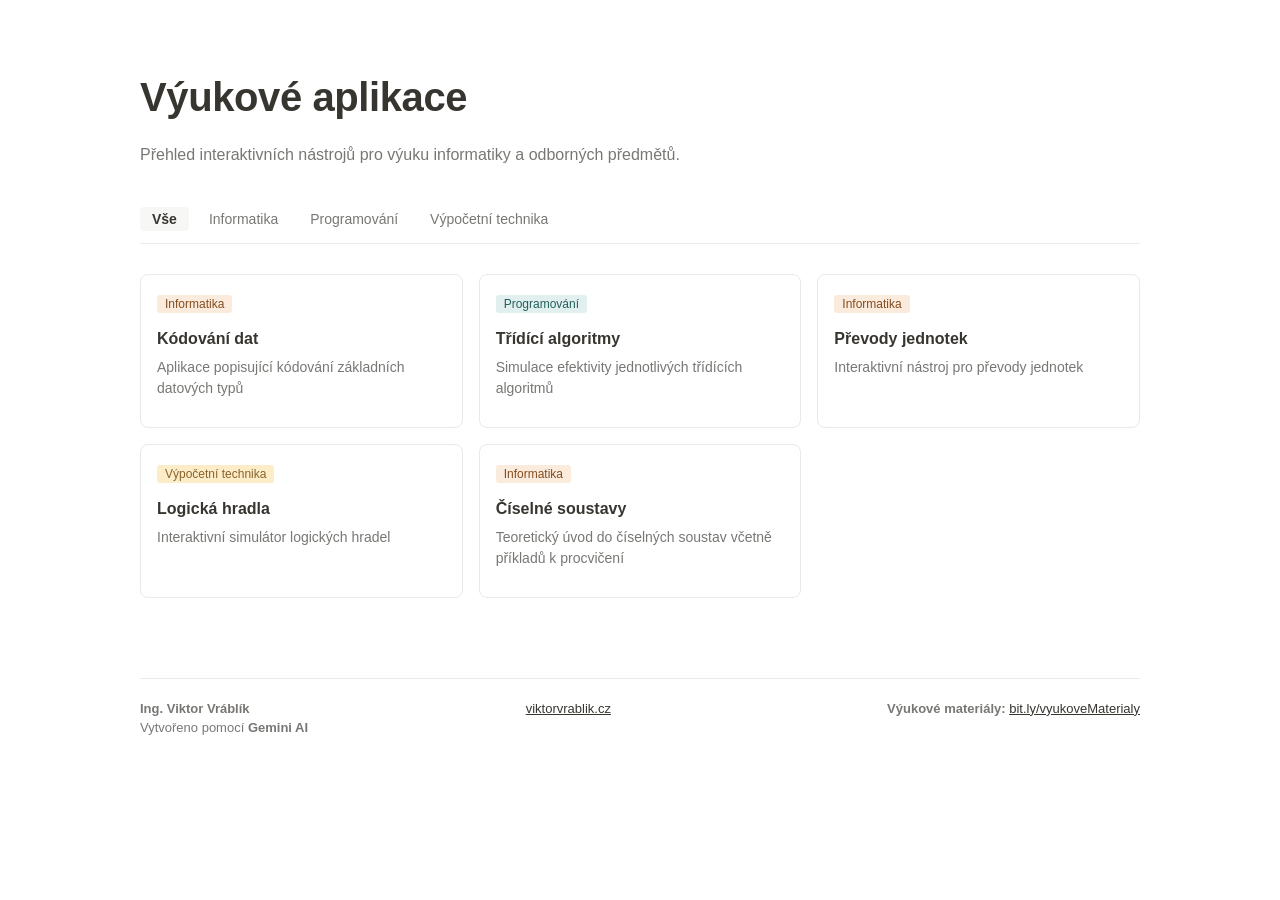
==== index.html @ fa5cea6b "visual edit in cislene_soustavy, visual edit in index.html" ====
<!DOCTYPE html>
<html lang="cs">
<head>
    <meta charset="UTF-8">
    <meta name="viewport" content="width=device-width, initial-scale=1.0">
    <title>Výukové Aplikace - Notion Cards</title>
    <style>
        :root {
            --bg: #ffffff;
            --surface: #ffffff;
            --border: #e9e9e7;
            --text: #37352f;
            --text-muted: #787774;
            --accent: #2383e2;
            --hover-bg: #f7f7f5;
            --card-shadow: 0 1px 3px rgba(0,0,0,0.05), 0 1px 2px rgba(0,0,0,0.1);

            /* Notion Tag Colors */
            --tag-math-bg: #faebdd; --tag-math-text: #854c1d;
            --tag-physics-bg: #e1f0ef; --tag-physics-text: #245e5a;
            --tag-cs-bg: #fdecc8; --tag-cs-text: #89632a;
        }

        body {
            font-family: -apple-system, BlinkMacSystemFont, "Segoe UI", Helvetica, Arial, sans-serif;
            background-color: var(--bg);
            color: var(--text);
            max-width: 1000px;
            margin: 0 auto;
            padding: 40px 24px;
            line-height: 1.5;
        }

        header { margin-bottom: 40px; }
        h1 { 
           font-size: 40px; 
            font-weight: 700; 
            margin-bottom: 8px; 
            letter-spacing: -0.01em; 
            display: flex;
            align-items: center;
            gap: 10px;
        }
        .subtitle { color: var(--text-muted); font-size: 16px; }

        a {
            color:var(--text);
        }

        /* Filtry */
        .filter-bar {
            display: flex;
            gap: 8px;
            margin-bottom: 30px;
            padding-bottom: 12px;
            border-bottom: 1px solid var(--border);
            overflow-x: auto;
        }

        .filter-btn {
            padding: 4px 12px;
            font-size: 14px;
            border: none;
            background: transparent;
            color: var(--text-muted);
            cursor: pointer;
            border-radius: 4px;
            white-space: nowrap;
            transition: 0.2s;
        }

        .filter-btn:hover { background: var(--hover-bg); color: var(--text); }
        .filter-btn.active { background: var(--hover-bg); color: var(--text); font-weight: 600; }

        /* Mřížka karet */
        .card-grid {
            display: grid;
            grid-template-columns: repeat(auto-fill, minmax(280px, 1fr));
            gap: 16px;
        }

        /* Karta */
        .card {
            background: var(--surface);
            border: 1px solid var(--border);
            border-radius: 8px;
            padding: 16px;
            text-decoration: none;
            color: inherit;
            display: flex;
            flex-direction: column;
            transition: background 0.2s, transform 0.1s, box-shadow 0.2s;
            height: 120px;
        }

        .card:hover {
            background: var(--hover-bg);
            box-shadow: var(--card-shadow);
        }

        .tag-container { margin-bottom: 12px; }
        .tag {
            padding: 2px 8px;
            border-radius: 3px;
            font-size: 12px;
            font-weight: 500;
        }

        .tag-math { background: var(--tag-math-bg); color: var(--tag-math-text); }
        .tag-physics { background: var(--tag-physics-bg); color: var(--tag-physics-text); }
        .tag-cs { background: var(--tag-cs-bg); color: var(--tag-cs-text); }

        .card-title {
            font-size: 16px;
            font-weight: 600;
            margin-bottom: 6px;
        }

        .card-desc {
            font-size: 14px;
            color: var(--text-muted);
            flex-grow: 1;
        }
        /* Footer */
                footer { margin-top: 80px; padding-top: 20px; border-top: 1px solid var(--border); font-size: 13px; color: var(--text-muted); }
                .footer_line { display: flex; justify-content: space-between; }
                @media (max-width: 800px) { .footer_line { flex-direction: column; gap: 10px; } }
    </style>
</head>
<body>

<header>
    <h1>Výukové aplikace</h1>
    <p class="subtitle">Přehled interaktivních nástrojů pro výuku informatiky a odborných předmětů.</p>
</header>

<nav class="filter-bar">
    <button class="filter-btn active" onclick="filter('all')">Vše</button>
    <button class="filter-btn" onclick="filter('inf')">Informatika</button>
    <button class="filter-btn" onclick="filter('prog')">Programování</button>
    <button class="filter-btn" onclick="filter('vypocet')">Výpočetní technika</button>
</nav>

<main class="card-grid" id="grid">

    <a href="informatika/kodovani_dat.html" class="card" data-cat="inf">
        <div class="tag-container"><span class="tag tag-math">Informatika</span></div>
        <div class="card-title">Kódování dat</div>
        <div class="card-desc">Aplikace popisující kódování základních datových typů</div>
    </a>

    <a href="programovani/tridici_algoritmy.html" class="card" data-cat="prog">
        <div class="tag-container"><span class="tag tag-physics">Programování</span></div>
        <div class="card-title">Třídící algoritmy</div>
        <div class="card-desc">Simulace efektivity jednotlivých třídících algoritmů</div>
    </a>

     <a href="informatika/prevody_jednotek.html" class="card" data-cat="inf">
        <div class="tag-container"><span class="tag tag-math">Informatika</span></div>
        <div class="card-title">Převody jednotek</div>
        <div class="card-desc">Interaktivní nástroj pro převody jednotek</div>
    </a>

    <a href="vypocetni_technika/logicka_hradla.html" class="card" data-cat="vypocet">
        <div class="tag-container"><span class="tag tag-cs">Výpočetní technika</span></div>
        <div class="card-title">Logická hradla</div>
        <div class="card-desc">Interaktivní simulátor logických hradel</div>
    </a>

    <a href="informatika/ciselne_soustavy.html" class="card" data-cat="inf">
        <div class="tag-container"><span class="tag tag-math">Informatika</span></div>
        <div class="card-title">Číselné soustavy</div>
        <div class="card-desc">Teoretický úvod do číselných soustav včetně příkladů k procvičení</div>
    </a>


</main>

<footer>
    <div class="footer_line">
        <span><strong>Ing. Viktor Vráblík</strong></span>
        <span><a href="https://viktorvrablik.cz" target="_blank">viktorvrablik.cz</a> </span>
        <span><strong>Výukové materiály:</strong> <a href="https://viktorvrablik.notion.site/V-ukov-materi-ly-989c7b813ff0494d84d5905f3e5a5e59" target="_blank">bit.ly/vyukoveMaterialy</a></span>
    </div>

    <div class="footer_line">
        <span>Vytvořeno pomocí <b>Gemini AI</b></span>
    </div>
</footer>

<script>
    function filter(category) {
        // Přepnutí aktivního tlačítka
        document.querySelectorAll('.filter-btn').forEach(btn => {
            btn.classList.toggle('active', btn.innerText.toLowerCase().includes(category) || (category === 'all' && btn.innerText === 'Vše'));
        });

        // Filtrace karet
        const cards = document.querySelectorAll('.card');
        cards.forEach(card => {
            if (category === 'all' || card.getAttribute('data-cat') === category) {
                card.style.display = 'flex';
            } else {
                card.style.display = 'none';
            }
        });
    }
</script>

</body>
</html>
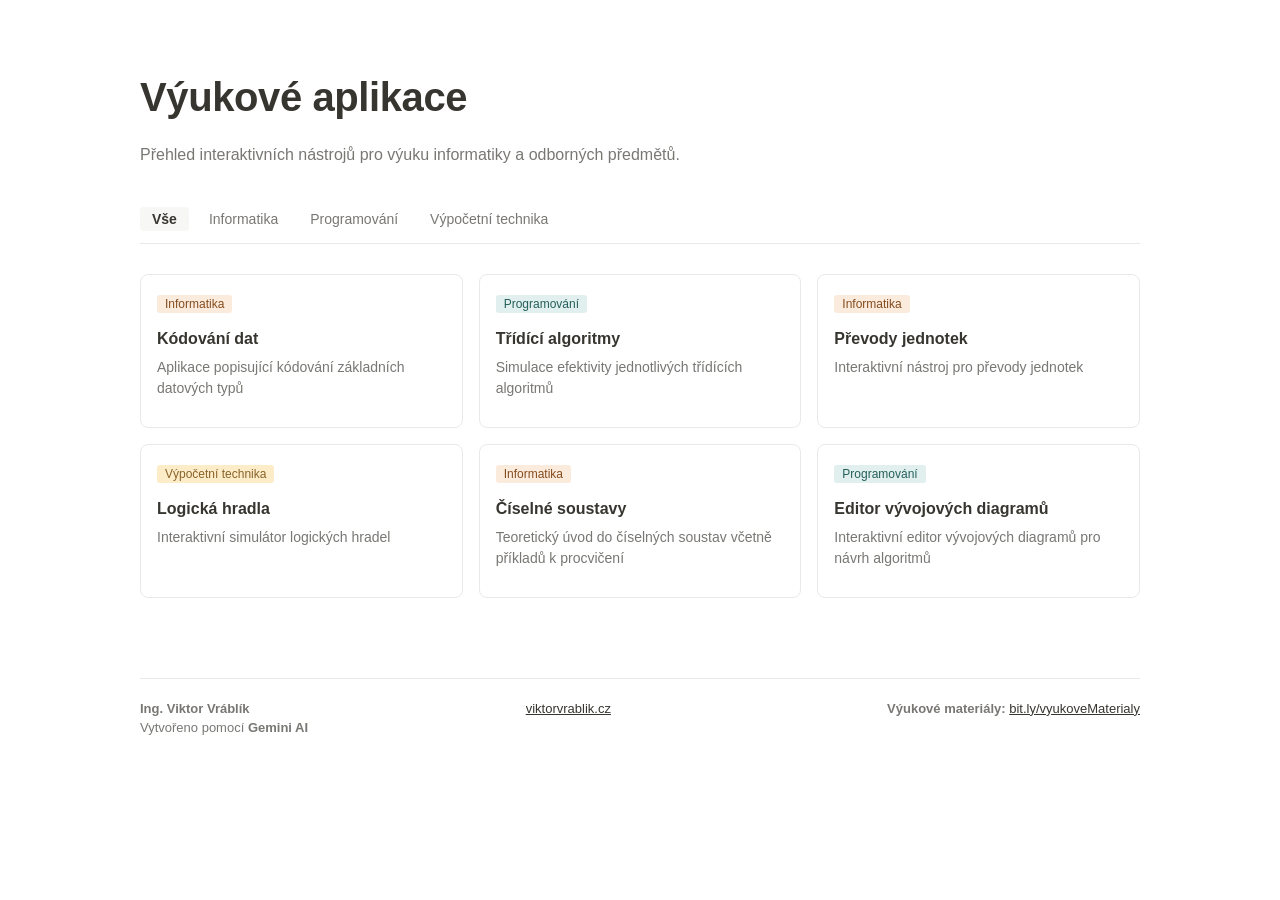
==== commit 4c6fb717: "Enhance flowchart editor UI, routing & export Add a link to the flowchart editor on the homepage and" ====
--- a/index.html
+++ b/index.html
@@ -173,6 +173,11 @@
         <div class="card-desc">Teoretický úvod do číselných soustav včetně příkladů k procvičení</div>
     </a>
 
+    <a href="programovani/vyvojove_diagramy.html" class="card" data-cat="prog">
+        <div class="tag-container"><span class="tag tag-physics">Programování</span></div>
+        <div class="card-title">Editor vývojových diagramů</div>
+        <div class="card-desc">Interaktivní editor vývojových diagramů pro návrh algoritmů</div>
+    </a>
 
 </main>
 
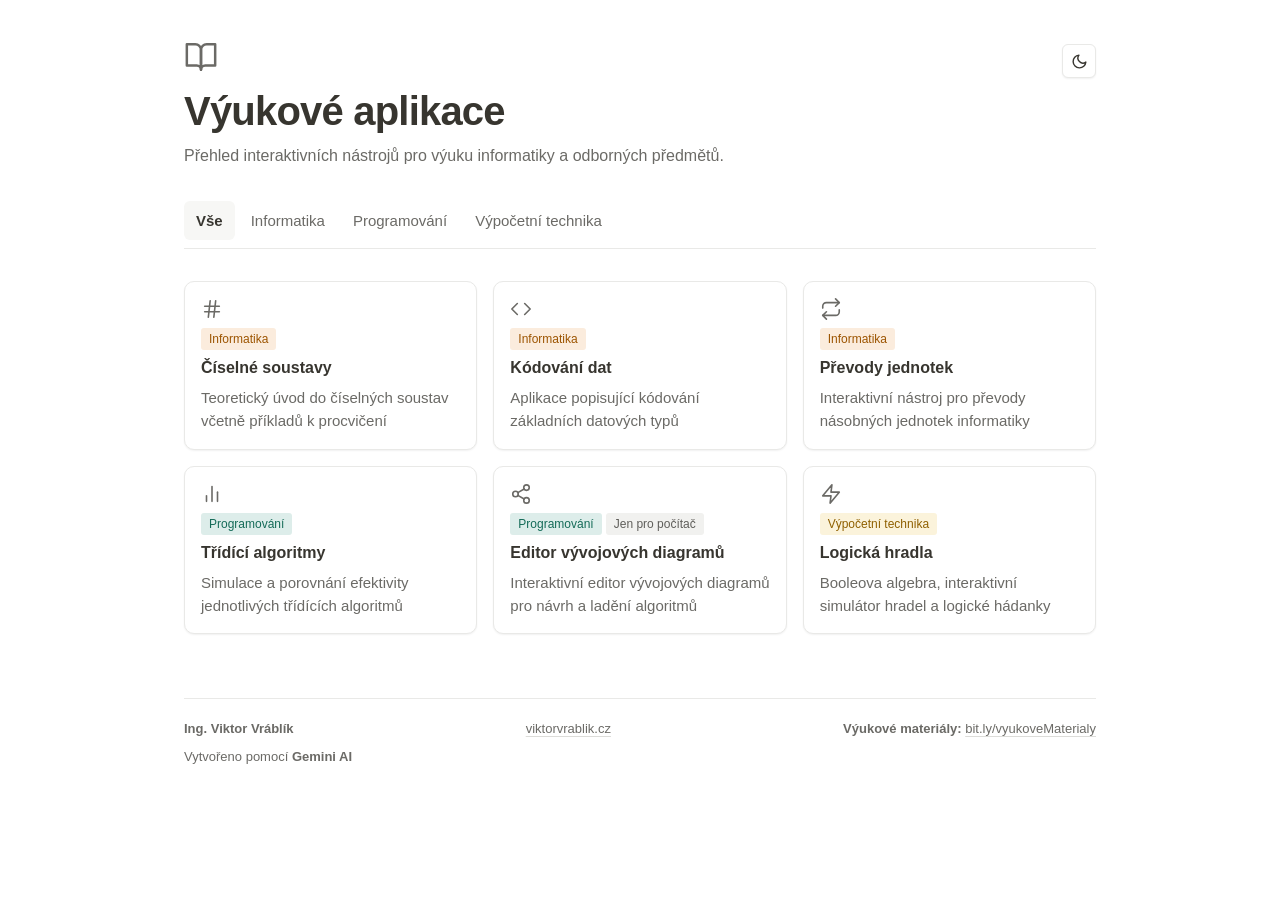
==== commit ceb62348: "Add design system, styles, and theme assets Introduce a shared design system: add DESIGN.md document" ====
--- a/index.html
+++ b/index.html
@@ -2,215 +2,156 @@
 <html lang="cs">
 <head>
     <meta charset="UTF-8">
-    <meta name="viewport" content="width=device-width, initial-scale=1.0">
-    <title>Výukové Aplikace - Notion Cards</title>
-    <style>
-        :root {
-            --bg: #ffffff;
-            --surface: #ffffff;
-            --border: #e9e9e7;
-            --text: #37352f;
-            --text-muted: #787774;
-            --accent: #2383e2;
-            --hover-bg: #f7f7f5;
-            --card-shadow: 0 1px 3px rgba(0,0,0,0.05), 0 1px 2px rgba(0,0,0,0.1);
-
-            /* Notion Tag Colors */
-            --tag-math-bg: #faebdd; --tag-math-text: #854c1d;
-            --tag-physics-bg: #e1f0ef; --tag-physics-text: #245e5a;
-            --tag-cs-bg: #fdecc8; --tag-cs-text: #89632a;
-        }
-
-        body {
-            font-family: -apple-system, BlinkMacSystemFont, "Segoe UI", Helvetica, Arial, sans-serif;
-            background-color: var(--bg);
-            color: var(--text);
-            max-width: 1000px;
-            margin: 0 auto;
-            padding: 40px 24px;
-            line-height: 1.5;
-        }
-
-        header { margin-bottom: 40px; }
-        h1 { 
-           font-size: 40px; 
-            font-weight: 700; 
-            margin-bottom: 8px; 
-            letter-spacing: -0.01em; 
-            display: flex;
-            align-items: center;
-            gap: 10px;
-        }
-        .subtitle { color: var(--text-muted); font-size: 16px; }
-
-        a {
-            color:var(--text);
-        }
-
-        /* Filtry */
-        .filter-bar {
-            display: flex;
-            gap: 8px;
-            margin-bottom: 30px;
-            padding-bottom: 12px;
-            border-bottom: 1px solid var(--border);
-            overflow-x: auto;
-        }
-
-        .filter-btn {
-            padding: 4px 12px;
-            font-size: 14px;
-            border: none;
-            background: transparent;
-            color: var(--text-muted);
-            cursor: pointer;
-            border-radius: 4px;
-            white-space: nowrap;
-            transition: 0.2s;
-        }
-
-        .filter-btn:hover { background: var(--hover-bg); color: var(--text); }
-        .filter-btn.active { background: var(--hover-bg); color: var(--text); font-weight: 600; }
-
-        /* Mřížka karet */
-        .card-grid {
-            display: grid;
-            grid-template-columns: repeat(auto-fill, minmax(280px, 1fr));
-            gap: 16px;
-        }
-
-        /* Karta */
-        .card {
-            background: var(--surface);
-            border: 1px solid var(--border);
-            border-radius: 8px;
-            padding: 16px;
-            text-decoration: none;
-            color: inherit;
-            display: flex;
-            flex-direction: column;
-            transition: background 0.2s, transform 0.1s, box-shadow 0.2s;
-            height: 120px;
-        }
-
-        .card:hover {
-            background: var(--hover-bg);
-            box-shadow: var(--card-shadow);
-        }
-
-        .tag-container { margin-bottom: 12px; }
-        .tag {
-            padding: 2px 8px;
-            border-radius: 3px;
-            font-size: 12px;
-            font-weight: 500;
-        }
-
-        .tag-math { background: var(--tag-math-bg); color: var(--tag-math-text); }
-        .tag-physics { background: var(--tag-physics-bg); color: var(--tag-physics-text); }
-        .tag-cs { background: var(--tag-cs-bg); color: var(--tag-cs-text); }
-
-        .card-title {
-            font-size: 16px;
-            font-weight: 600;
-            margin-bottom: 6px;
-        }
-
-        .card-desc {
-            font-size: 14px;
-            color: var(--text-muted);
-            flex-grow: 1;
-        }
-        /* Footer */
-                footer { margin-top: 80px; padding-top: 20px; border-top: 1px solid var(--border); font-size: 13px; color: var(--text-muted); }
-                .footer_line { display: flex; justify-content: space-between; }
-                @media (max-width: 800px) { .footer_line { flex-direction: column; gap: 10px; } }
-    </style>
+    <meta name="viewport" content="width=device-width, initial-scale=1">
+    <title>Výukové aplikace | Ing. Viktor Vráblík</title>
+    <meta name="description" content="Interaktivní výukové aplikace pro informatiku, programování a výpočetní techniku — číselné soustavy, kódování dat, převody jednotek, třídící algoritmy, logická hradla a editor vývojových diagramů.">
+    <meta name="author" content="Ing. Viktor Vráblík">
+    <meta name="color-scheme" content="light dark">
+    <meta name="theme-color" content="#ffffff">
+    <link rel="icon" href="assets/favicon.svg" type="image/svg+xml">
+    <meta property="og:type" content="website">
+    <meta property="og:locale" content="cs_CZ">
+    <meta property="og:title" content="Výukové aplikace">
+    <meta property="og:description" content="Interaktivní nástroje pro výuku informatiky a odborných předmětů.">
+    <link rel="stylesheet" href="assets/style.css">
+    <script>
+        // Nastaví motiv ještě před vykreslením, aby stránka neproblikla.
+        (function () {
+            try {
+                var t = localStorage.getItem('va-theme');
+                if (t !== 'light' && t !== 'dark') {
+                    t = window.matchMedia('(prefers-color-scheme: dark)').matches ? 'dark' : 'light';
+                }
+                document.documentElement.setAttribute('data-theme', t);
+            } catch (e) {}
+        })();
+    </script>
 </head>
 <body>
 
-<header>
-    <h1>Výukové aplikace</h1>
-    <p class="subtitle">Přehled interaktivních nástrojů pro výuku informatiky a odborných předmětů.</p>
-</header>
+<a class="skip-link" href="#obsah">Přeskočit na obsah</a>
 
-<nav class="filter-bar">
-    <button class="filter-btn active" onclick="filter('all')">Vše</button>
-    <button class="filter-btn" onclick="filter('inf')">Informatika</button>
-    <button class="filter-btn" onclick="filter('prog')">Programování</button>
-    <button class="filter-btn" onclick="filter('vypocet')">Výpočetní technika</button>
-</nav>
+<div class="page">
 
-<main class="card-grid" id="grid">
+    <header class="site-header">
+        <div class="site-header__text">
+            <svg class="page-icon" viewBox="0 0 24 24" fill="none" stroke="currentColor" stroke-width="2" stroke-linecap="round" stroke-linejoin="round" aria-hidden="true"><path d="M2 3h6a4 4 0 0 1 4 4v14a3 3 0 0 0-3-3H2z"></path><path d="M22 3h-6a4 4 0 0 0-4 4v14a3 3 0 0 1 3-3h7z"></path></svg>
+            <h1>Výukové aplikace</h1>
+            <p class="subtitle">Přehled interaktivních nástrojů pro výuku informatiky a odborných předmětů.</p>
+        </div>
+        <div class="site-header__actions">
+            <button class="btn btn--icon theme-toggle" type="button" aria-pressed="false" title="Přepnout na tmavý režim">
+                <span class="visually-hidden">Přepnout světlý a tmavý režim</span>
+                <svg class="icon icon-moon" viewBox="0 0 24 24" fill="none" stroke="currentColor" stroke-width="2" stroke-linecap="round" stroke-linejoin="round" aria-hidden="true"><path d="M21 12.79A9 9 0 1 1 11.21 3 7 7 0 0 0 21 12.79z"></path></svg>
+                <svg class="icon icon-sun" viewBox="0 0 24 24" fill="none" stroke="currentColor" stroke-width="2" stroke-linecap="round" stroke-linejoin="round" aria-hidden="true"><circle cx="12" cy="12" r="5"></circle><line x1="12" y1="1" x2="12" y2="3"></line><line x1="12" y1="21" x2="12" y2="23"></line><line x1="4.22" y1="4.22" x2="5.64" y2="5.64"></line><line x1="18.36" y1="18.36" x2="19.78" y2="19.78"></line><line x1="1" y1="12" x2="3" y2="12"></line><line x1="21" y1="12" x2="23" y2="12"></line><line x1="4.22" y1="19.78" x2="5.64" y2="18.36"></line><line x1="18.36" y1="5.64" x2="19.78" y2="4.22"></line></svg>
+            </button>
+        </div>
+    </header>
 
-    <a href="informatika/kodovani_dat.html" class="card" data-cat="inf">
-        <div class="tag-container"><span class="tag tag-math">Informatika</span></div>
-        <div class="card-title">Kódování dat</div>
-        <div class="card-desc">Aplikace popisující kódování základních datových typů</div>
-    </a>
+    <nav class="tabs" id="filtry" aria-label="Filtr podle předmětu">
+        <button class="tab active" type="button" aria-pressed="true" onclick="filter('all', this)">Vše</button>
+        <button class="tab" type="button" aria-pressed="false" onclick="filter('inf', this)">Informatika</button>
+        <button class="tab" type="button" aria-pressed="false" onclick="filter('prog', this)">Programování</button>
+        <button class="tab" type="button" aria-pressed="false" onclick="filter('vypocet', this)">Výpočetní technika</button>
+    </nav>
 
-    <a href="programovani/tridici_algoritmy.html" class="card" data-cat="prog">
-        <div class="tag-container"><span class="tag tag-physics">Programování</span></div>
-        <div class="card-title">Třídící algoritmy</div>
-        <div class="card-desc">Simulace efektivity jednotlivých třídících algoritmů</div>
-    </a>
+    <main class="card-grid" id="grid" aria-label="Seznam aplikací" tabindex="-1">
 
-     <a href="informatika/prevody_jednotek.html" class="card" data-cat="inf">
-        <div class="tag-container"><span class="tag tag-math">Informatika</span></div>
-        <div class="card-title">Převody jednotek</div>
-        <div class="card-desc">Interaktivní nástroj pro převody jednotek</div>
-    </a>
+        <a href="informatika/ciselne_soustavy.html" class="card" data-cat="inf">
+            <svg class="card__icon" viewBox="0 0 24 24" fill="none" stroke="currentColor" stroke-width="2" stroke-linecap="round" stroke-linejoin="round" aria-hidden="true"><line x1="4" y1="9" x2="20" y2="9"></line><line x1="4" y1="15" x2="20" y2="15"></line><line x1="10" y1="3" x2="8" y2="21"></line><line x1="16" y1="3" x2="14" y2="21"></line></svg>
+            <div class="tag-container"><span class="tag tag-math">Informatika</span></div>
+            <div class="card-title">Číselné soustavy</div>
+            <div class="card-desc">Teoretický úvod do číselných soustav včetně příkladů k procvičení</div>
+        </a>
 
-    <a href="vypocetni_technika/logicka_hradla.html" class="card" data-cat="vypocet">
-        <div class="tag-container"><span class="tag tag-cs">Výpočetní technika</span></div>
-        <div class="card-title">Logická hradla</div>
-        <div class="card-desc">Interaktivní simulátor logických hradel</div>
-    </a>
+        <a href="informatika/kodovani_dat.html" class="card" data-cat="inf">
+            <svg class="card__icon" viewBox="0 0 24 24" fill="none" stroke="currentColor" stroke-width="2" stroke-linecap="round" stroke-linejoin="round" aria-hidden="true"><polyline points="16 18 22 12 16 6"></polyline><polyline points="8 6 2 12 8 18"></polyline></svg>
+            <div class="tag-container"><span class="tag tag-math">Informatika</span></div>
+            <div class="card-title">Kódování dat</div>
+            <div class="card-desc">Aplikace popisující kódování základních datových typů</div>
+        </a>
 
-    <a href="informatika/ciselne_soustavy.html" class="card" data-cat="inf">
-        <div class="tag-container"><span class="tag tag-math">Informatika</span></div>
-        <div class="card-title">Číselné soustavy</div>
-        <div class="card-desc">Teoretický úvod do číselných soustav včetně příkladů k procvičení</div>
-    </a>
+        <a href="informatika/prevody_jednotek.html" class="card" data-cat="inf">
+            <svg class="card__icon" viewBox="0 0 24 24" fill="none" stroke="currentColor" stroke-width="2" stroke-linecap="round" stroke-linejoin="round" aria-hidden="true"><polyline points="17 1 21 5 17 9"></polyline><path d="M3 11V9a4 4 0 0 1 4-4h14"></path><polyline points="7 23 3 19 7 15"></polyline><path d="M21 13v2a4 4 0 0 1-4 4H3"></path></svg>
+            <div class="tag-container"><span class="tag tag-math">Informatika</span></div>
+            <div class="card-title">Převody jednotek</div>
+            <div class="card-desc">Interaktivní nástroj pro převody násobných jednotek informatiky</div>
+        </a>
 
-    <a href="programovani/vyvojove_diagramy.html" class="card" data-cat="prog">
-        <div class="tag-container"><span class="tag tag-physics">Programování</span></div>
-        <div class="card-title">Editor vývojových diagramů</div>
-        <div class="card-desc">Interaktivní editor vývojových diagramů pro návrh algoritmů</div>
-    </a>
+        <a href="programovani/tridici_algoritmy.html" class="card" data-cat="prog">
+            <svg class="card__icon" viewBox="0 0 24 24" fill="none" stroke="currentColor" stroke-width="2" stroke-linecap="round" stroke-linejoin="round" aria-hidden="true"><line x1="18" y1="20" x2="18" y2="10"></line><line x1="12" y1="20" x2="12" y2="4"></line><line x1="6" y1="20" x2="6" y2="14"></line></svg>
+            <div class="tag-container"><span class="tag tag-physics">Programování</span></div>
+            <div class="card-title">Třídící algoritmy</div>
+            <div class="card-desc">Simulace a porovnání efektivity jednotlivých třídících algoritmů</div>
+        </a>
 
-</main>
+        <a href="programovani/vyvojove_diagramy.html" class="card" data-cat="prog">
+            <svg class="card__icon" viewBox="0 0 24 24" fill="none" stroke="currentColor" stroke-width="2" stroke-linecap="round" stroke-linejoin="round" aria-hidden="true"><circle cx="18" cy="5" r="3"></circle><circle cx="6" cy="12" r="3"></circle><circle cx="18" cy="19" r="3"></circle><line x1="8.59" y1="13.51" x2="15.42" y2="17.49"></line><line x1="15.41" y1="6.51" x2="8.59" y2="10.49"></line></svg>
+            <div class="tag-container">
+                <span class="tag tag-physics">Programování</span>
+                <span class="tag tag-gray">Jen pro počítač</span>
+            </div>
+            <div class="card-title">Editor vývojových diagramů</div>
+            <div class="card-desc">Interaktivní editor vývojových diagramů pro návrh a ladění algoritmů</div>
+        </a>
 
-<footer>
-    <div class="footer_line">
-        <span><strong>Ing. Viktor Vráblík</strong></span>
-        <span><a href="https://viktorvrablik.cz" target="_blank">viktorvrablik.cz</a> </span>
-        <span><strong>Výukové materiály:</strong> <a href="https://viktorvrablik.notion.site/V-ukov-materi-ly-989c7b813ff0494d84d5905f3e5a5e59" target="_blank">bit.ly/vyukoveMaterialy</a></span>
-    </div>
+        <a href="vypocetni_technika/logicka_hradla.html" class="card" data-cat="vypocet">
+            <svg class="card__icon" viewBox="0 0 24 24" fill="none" stroke="currentColor" stroke-width="2" stroke-linecap="round" stroke-linejoin="round" aria-hidden="true"><polygon points="13 2 3 14 12 14 11 22 21 10 12 10 13 2"></polygon></svg>
+            <div class="tag-container"><span class="tag tag-cs">Výpočetní technika</span></div>
+            <div class="card-title">Logická hradla</div>
+            <div class="card-desc">Booleova algebra, interaktivní simulátor hradel a logické hádanky</div>
+        </a>
 
-    <div class="footer_line">
-        <span>Vytvořeno pomocí <b>Gemini AI</b></span>
-    </div>
-</footer>
+    </main>
 
+    <p class="muted text-sm" id="prazdno" style="display:none; margin-top: var(--space-6);">
+        V této kategorii zatím žádná aplikace není.
+    </p>
+
+    <footer class="site-footer">
+        <div class="site-footer__line">
+            <span><strong>Ing. Viktor Vráblík</strong></span>
+            <span><a href="https://viktorvrablik.cz" target="_blank" rel="noopener">viktorvrablik.cz</a></span>
+            <span><strong>Výukové materiály:</strong> <a href="https://viktorvrablik.notion.site/V-ukov-materi-ly-989c7b813ff0494d84d5905f3e5a5e59" target="_blank" rel="noopener">bit.ly/vyukoveMaterialy</a></span>
+        </div>
+        <div class="site-footer__line">
+            <span>Vytvořeno pomocí <b>Gemini AI</b></span>
+        </div>
+    </footer>
+
+</div>
+
+<script src="assets/theme.js"></script>
 <script>
-    function filter(category) {
-        // Přepnutí aktivního tlačítka
-        document.querySelectorAll('.filter-btn').forEach(btn => {
-            btn.classList.toggle('active', btn.innerText.toLowerCase().includes(category) || (category === 'all' && btn.innerText === 'Vše'));
+    function filter(cat, btn) {
+        var cards = document.querySelectorAll('.card');
+        var visible = 0;
+
+        cards.forEach(function (card) {
+            var match = (cat === 'all' || card.dataset.cat === cat);
+            card.style.display = match ? 'flex' : 'none';
+            if (match) visible++;
         });
 
-        // Filtrace karet
-        const cards = document.querySelectorAll('.card');
-        cards.forEach(card => {
-            if (category === 'all' || card.getAttribute('data-cat') === category) {
-                card.style.display = 'flex';
-            } else {
-                card.style.display = 'none';
-            }
+        document.getElementById('prazdno').style.display = visible ? 'none' : 'block';
+
+        document.querySelectorAll('#filtry .tab').forEach(function (b) {
+            var on = (b === btn);
+            b.classList.toggle('active', on);
+            b.setAttribute('aria-pressed', on ? 'true' : 'false');
         });
     }
+
+    // Ovládání filtru šipkami
+    document.getElementById('filtry').addEventListener('keydown', function (e) {
+        if (e.key !== 'ArrowRight' && e.key !== 'ArrowLeft') return;
+        var btns = Array.prototype.slice.call(this.querySelectorAll('.tab'));
+        var i = btns.indexOf(document.activeElement);
+        if (i === -1) return;
+        e.preventDefault();
+        btns[(i + (e.key === 'ArrowRight' ? 1 : btns.length - 1)) % btns.length].focus();
+    });
 </script>
 
 </body>
-</html>+</html>
--- a/assets/style.css
+++ b/assets/style.css
@@ -0,0 +1,943 @@
+/* ==========================================================================
+   Výukové aplikace — sdílený design systém
+   Vizuální jazyk inspirovaný Notion. Světlý i tmavý režim.
+   Tokeny (barvy, typografie, odstupy) jsou v souboru tokens.css.
+   Autor: Ing. Viktor Vráblík
+   ========================================================================== */
+
+@import url("tokens.css");
+
+/* --------------------------------------------------------------------------
+   2. RESET A ZÁKLAD
+   -------------------------------------------------------------------------- */
+
+*,
+*::before,
+*::after { box-sizing: border-box; }
+
+* { margin: 0; }
+
+html {
+  -webkit-text-size-adjust: 100%;
+  scroll-behavior: smooth;
+}
+
+body {
+  font-family: var(--font-sans);
+  font-size: var(--fs-base);
+  line-height: var(--lh-normal);
+  color: var(--text);
+  background-color: var(--bg);
+  -webkit-font-smoothing: antialiased;
+  -moz-osx-font-smoothing: grayscale;
+  text-rendering: optimizeLegibility;
+}
+
+::selection { background: var(--selection); }
+
+img, svg, video, canvas { display: block; max-width: 100%; }
+
+input, button, textarea, select { font: inherit; color: inherit; }
+
+/* Viditelný stav při ovládání klávesnicí — dřív chyběl úplně */
+:focus-visible {
+  outline: 2px solid var(--accent);
+  outline-offset: 2px;
+  border-radius: var(--radius-sm);
+}
+:focus:not(:focus-visible) { outline: none; }
+
+@media (prefers-reduced-motion: reduce) {
+  html { scroll-behavior: auto; }
+  *, *::before, *::after {
+    animation-duration: 0.01ms !important;
+    animation-iteration-count: 1 !important;
+    transition-duration: 0.01ms !important;
+  }
+}
+
+/* --------------------------------------------------------------------------
+   3. LAYOUT STRÁNKY
+   -------------------------------------------------------------------------- */
+
+.page {
+  max-width: var(--page-width);
+  margin: 0 auto;
+  padding: var(--space-10) var(--space-6) var(--space-12);
+}
+
+.page--wide { max-width: var(--page-width-wide); }
+
+@media (max-width: 640px) {
+  .page { padding: var(--space-6) var(--space-4) var(--space-10); }
+}
+
+/* --------------------------------------------------------------------------
+   4. TYPOGRAFIE
+   -------------------------------------------------------------------------- */
+
+h1, h2, h3, h4, h5, h6 {
+  font-weight: 700;
+  line-height: var(--lh-tight);
+  letter-spacing: var(--tracking-tight);
+  color: var(--text);
+  text-wrap: balance;
+}
+
+h1 { font-size: var(--fs-3xl); }
+
+h2 {
+  font-size: var(--fs-2xl);
+  font-weight: 600;
+  margin-top: var(--space-10);
+  margin-bottom: var(--space-3);
+  padding-bottom: var(--space-2);
+  border-bottom: 1px solid var(--border);
+}
+
+h3 {
+  font-size: var(--fs-xl);
+  font-weight: 600;
+  margin-top: var(--space-8);
+  margin-bottom: var(--space-2);
+}
+
+h4 {
+  font-size: var(--fs-md);
+  font-weight: 600;
+  margin-top: var(--space-5);
+  margin-bottom: var(--space-1);
+}
+
+/* První nadpis v panelu nemá odsazovat shora */
+.tab-content > h2:first-child,
+.tab-content > h3:first-child,
+.panel > h2:first-child,
+.panel > h3:first-child { margin-top: 0; }
+
+p { margin-bottom: var(--space-4); }
+p:last-child { margin-bottom: 0; }
+
+ul, ol { margin: 0 0 var(--space-4) var(--space-5); padding-left: var(--space-3); }
+li { margin-bottom: var(--space-1); }
+li:last-child { margin-bottom: 0; }
+
+strong, b { font-weight: 600; }
+
+small, .text-sm { font-size: var(--fs-sm); }
+
+.subtitle {
+  color: var(--text-muted);
+  font-size: var(--fs-md);
+  margin: var(--space-2) 0 0;
+  text-wrap: pretty;
+}
+
+.muted { color: var(--text-muted); }
+
+/* Malý majuskulní popisek nad vstupy a bloky */
+.label {
+  display: block;
+  font-size: var(--fs-xs);
+  font-weight: 600;
+  letter-spacing: var(--tracking-wide);
+  text-transform: uppercase;
+  color: var(--text-muted);
+  margin-bottom: var(--space-2);
+}
+
+a {
+  color: var(--text);
+  text-decoration: underline;
+  text-decoration-color: var(--border-strong);
+  text-underline-offset: 3px;
+  transition: text-decoration-color var(--dur-fast) var(--ease),
+              color var(--dur-fast) var(--ease);
+}
+a:hover { text-decoration-color: currentColor; }
+
+code {
+  font-family: var(--font-mono);
+  font-size: 0.875em;
+  background: var(--surface-sunken);
+  color: var(--code-text);
+  padding: 0.15em 0.4em;
+  border-radius: var(--radius-sm);
+  word-break: break-word;
+}
+
+pre {
+  font-family: var(--font-mono);
+  font-size: var(--fs-sm);
+  line-height: var(--lh-relaxed);
+  overflow-x: auto;
+  margin: 0;
+}
+pre code { background: none; padding: 0; color: inherit; }
+
+kbd {
+  font-family: var(--font-mono);
+  font-size: var(--fs-xs);
+  background: var(--surface-sunken);
+  border: 1px solid var(--border);
+  border-bottom-width: 2px;
+  border-radius: var(--radius-sm);
+  padding: 0.1em 0.4em;
+}
+
+hr {
+  border: none;
+  border-top: 1px solid var(--border);
+  margin: var(--space-8) 0;
+}
+
+.math-i { font-style: italic; font-family: "Times New Roman", Times, serif; }
+sup { font-size: 0.7em; }
+
+/* --------------------------------------------------------------------------
+   4b. IKONY (sada Feather — feathericons.com, licence MIT)
+   -------------------------------------------------------------------------- */
+
+.icon {
+  /* inline-block, aby ikona v textu neodskočila na vlastní řádek
+     (globální reset dává svg display: block) */
+  display: inline-block;
+  width: 1.15em;
+  height: 1.15em;
+  flex-shrink: 0;
+  fill: none;
+  stroke: currentColor;
+  stroke-width: 2;
+  stroke-linecap: round;
+  stroke-linejoin: round;
+  vertical-align: -0.2em;
+}
+
+.icon--sm { width: 1em; height: 1em; vertical-align: -0.15em; }
+.icon--lg { width: 1.5em; height: 1.5em; stroke-width: 1.75; }
+
+/* Ikona v běžném textu potřebuje trochu vzduchu okolo */
+.icon--inline { margin: 0 0.15em; }
+
+/* Velká ikona v záhlaví stránky (nahrazuje dřívější emoji) */
+.page-icon {
+  display: block;
+  width: 34px;
+  height: 34px;
+  margin-bottom: var(--space-3);
+  color: var(--text-muted);
+  fill: none;
+  stroke: currentColor;
+  stroke-width: 1.75;
+  stroke-linecap: round;
+  stroke-linejoin: round;
+}
+
+@media (max-width: 640px) {
+  .page-icon { width: 28px; height: 28px; }
+}
+
+/* --------------------------------------------------------------------------
+   5. HLAVIČKA STRÁNKY
+   -------------------------------------------------------------------------- */
+
+.site-header {
+  display: flex;
+  align-items: flex-start;
+  justify-content: space-between;
+  gap: var(--space-4);
+  margin-bottom: var(--space-8);
+}
+
+.site-header__text { min-width: 0; }
+
+.site-header__actions {
+  display: flex;
+  align-items: center;
+  gap: var(--space-2);
+  flex-shrink: 0;
+  padding-top: var(--space-1);
+}
+
+/* Drobečková navigace */
+.breadcrumb {
+  display: flex;
+  align-items: center;
+  flex-wrap: wrap;
+  gap: var(--space-1);
+  font-size: var(--fs-sm);
+  color: var(--text-faint);
+  margin-bottom: var(--space-3);
+}
+.breadcrumb a {
+  color: var(--text-muted);
+  text-decoration: none;
+  padding: 2px var(--space-2);
+  margin-left: calc(var(--space-2) * -1);
+  border-radius: var(--radius-sm);
+  transition: background var(--dur-fast) var(--ease), color var(--dur-fast) var(--ease);
+}
+.breadcrumb a:hover { background: var(--hover-bg); color: var(--text); }
+.breadcrumb__sep { color: var(--text-faint); user-select: none; }
+.breadcrumb__current { color: var(--text-muted); }
+
+.page-emoji {
+  display: block;
+  font-size: 2.5rem;
+  line-height: 1;
+  margin-bottom: var(--space-3);
+}
+
+@media (max-width: 640px) {
+  .site-header {
+    flex-direction: column;
+    align-items: stretch;
+    margin-bottom: var(--space-6);
+  }
+  .site-header__actions { padding-top: 0; }
+  .page-emoji { font-size: 2rem; }
+}
+
+/* --------------------------------------------------------------------------
+   6. TLAČÍTKA
+   -------------------------------------------------------------------------- */
+
+.btn {
+  display: inline-flex;
+  align-items: center;
+  justify-content: center;
+  gap: var(--space-2);
+  min-height: 34px;
+  padding: var(--space-2) var(--space-3);
+  font-size: var(--fs-base);
+  font-weight: 500;
+  line-height: 1.2;
+  white-space: nowrap;
+  color: var(--text);
+  background: var(--surface);
+  border: 1px solid var(--border);
+  border-radius: var(--radius-md);
+  box-shadow: var(--shadow-sm);
+  cursor: pointer;
+  text-decoration: none;
+  transition: background var(--dur-fast) var(--ease),
+              border-color var(--dur-fast) var(--ease),
+              color var(--dur-fast) var(--ease),
+              box-shadow var(--dur-fast) var(--ease);
+}
+.btn:hover:not(:disabled) { background: var(--hover-bg); border-color: var(--border-strong); }
+.btn:active:not(:disabled) { background: var(--active-bg); box-shadow: none; }
+.btn:disabled { opacity: 0.45; cursor: not-allowed; box-shadow: none; }
+
+/* Primární akce — jednotná napříč všemi aplikacemi */
+.btn--primary,
+.btn-primary,
+.btn-run {
+  background: var(--accent);
+  border-color: var(--accent);
+  color: var(--accent-contrast);
+  box-shadow: var(--shadow-sm);
+}
+.btn--primary:hover:not(:disabled),
+.btn-primary:hover:not(:disabled),
+.btn-run:hover:not(:disabled) {
+  background: var(--accent-hover);
+  border-color: var(--accent-hover);
+}
+
+/* Výrazná neutrální varianta (dřív .btn-run / .active-format) */
+.btn--solid,
+.btn.active-format {
+  background: var(--text);
+  border-color: var(--text);
+  color: var(--bg);
+}
+.btn--solid:hover:not(:disabled),
+.btn.active-format:hover:not(:disabled) { opacity: 0.85; background: var(--text); }
+
+.btn--danger {
+  color: var(--c-red);
+  border-color: var(--c-red-bg);
+  background: var(--c-red-bg);
+}
+.btn--danger:hover:not(:disabled) { border-color: var(--c-red); background: var(--c-red-bg); }
+
+.btn--ghost {
+  background: transparent;
+  border-color: transparent;
+  box-shadow: none;
+  color: var(--text-muted);
+}
+.btn--ghost:hover:not(:disabled) { background: var(--hover-bg); color: var(--text); border-color: transparent; }
+
+.btn--sm { min-height: 28px; padding: var(--space-1) var(--space-2); font-size: var(--fs-sm); }
+.btn--lg { min-height: 42px; padding: var(--space-3) var(--space-5); font-size: var(--fs-md); }
+
+.btn--icon {
+  min-height: 34px;
+  width: 34px;
+  padding: 0;
+  flex-shrink: 0;
+}
+
+/* Přepínač světlý / tmavý režim */
+.theme-toggle svg { width: 17px; height: 17px; }
+.theme-toggle .icon-sun { display: none; }
+.theme-toggle .icon-moon { display: block; }
+:root[data-theme="dark"] .theme-toggle .icon-sun { display: block; }
+:root[data-theme="dark"] .theme-toggle .icon-moon { display: none; }
+@media (prefers-color-scheme: dark) {
+  :root:not([data-theme="light"]) .theme-toggle .icon-sun { display: block; }
+  :root:not([data-theme="light"]) .theme-toggle .icon-moon { display: none; }
+}
+
+/* --------------------------------------------------------------------------
+   7. TABY / NAVIGAČNÍ LIŠTA
+   -------------------------------------------------------------------------- */
+
+.tabs,
+.filter-bar {
+  display: flex;
+  align-items: center;
+  gap: var(--space-1);
+  margin-bottom: var(--space-8);
+  padding-bottom: var(--space-2);
+  border-bottom: 1px solid var(--border);
+  overflow-x: auto;
+  overscroll-behavior-x: contain;
+  scroll-snap-type: x proximity;
+  scrollbar-width: thin;
+  -webkit-overflow-scrolling: touch;
+}
+.tabs::-webkit-scrollbar,
+.filter-bar::-webkit-scrollbar { height: 3px; }
+.tabs::-webkit-scrollbar-thumb,
+.filter-bar::-webkit-scrollbar-thumb { background: var(--border); border-radius: var(--radius-full); }
+
+.tab,
+.filter-btn {
+  flex-shrink: 0;
+  scroll-snap-align: start;
+  display: inline-flex;
+  align-items: center;
+  gap: var(--space-2);
+  min-height: 34px;
+  padding: var(--space-2) var(--space-3);
+  font-size: var(--fs-base);
+  font-weight: 500;
+  color: var(--text-muted);
+  background: transparent;
+  border: none;
+  border-radius: var(--radius-md);
+  white-space: nowrap;
+  cursor: pointer;
+  text-decoration: none;
+  transition: background var(--dur-fast) var(--ease), color var(--dur-fast) var(--ease);
+}
+.tab:hover,
+.filter-btn:hover { background: var(--hover-bg); color: var(--text); }
+
+.tab.active,
+.filter-btn.active,
+.tab[aria-selected="true"],
+.filter-btn[aria-selected="true"] {
+  background: var(--hover-bg);
+  color: var(--text);
+  font-weight: 600;
+}
+
+.tab:disabled,
+.filter-btn:disabled { opacity: 0.45; cursor: not-allowed; }
+
+/* Panely */
+.tab-content { display: none; }
+.tab-content.active { display: block; animation: fade-in var(--dur-base) var(--ease); }
+
+@keyframes fade-in {
+  from { opacity: 0; transform: translateY(3px); }
+  to { opacity: 1; transform: none; }
+}
+
+/* --------------------------------------------------------------------------
+   8. KARTY
+   -------------------------------------------------------------------------- */
+
+.card-grid {
+  display: grid;
+  grid-template-columns: repeat(auto-fill, minmax(min(280px, 100%), 1fr));
+  gap: var(--space-4);
+}
+
+.card {
+  display: flex;
+  flex-direction: column;
+  gap: var(--space-2);
+  padding: var(--space-4);
+  background: var(--surface);
+  border: 1px solid var(--border);
+  border-radius: var(--radius-lg);
+  color: inherit;
+  text-decoration: none;
+  box-shadow: var(--shadow-sm);
+  transition: background var(--dur-base) var(--ease),
+              border-color var(--dur-base) var(--ease),
+              box-shadow var(--dur-base) var(--ease),
+              transform var(--dur-base) var(--ease);
+}
+
+a.card:hover {
+  background: var(--hover-bg);
+  border-color: var(--border-strong);
+  box-shadow: var(--shadow-md);
+  transform: translateY(-2px);
+}
+a.card:active { transform: translateY(0); }
+
+.card-title {
+  font-size: var(--fs-md);
+  font-weight: 600;
+  line-height: var(--lh-tight);
+}
+
+.card-desc {
+  font-size: var(--fs-base);
+  color: var(--text-muted);
+  flex-grow: 1;
+  text-wrap: pretty;
+}
+
+.card__icon {
+  width: 22px;
+  height: 22px;
+  color: var(--text-muted);
+  fill: none;
+  stroke: currentColor;
+  stroke-width: 1.75;
+  stroke-linecap: round;
+  stroke-linejoin: round;
+}
+a.card:hover .card__icon { color: var(--accent); }
+
+/* --------------------------------------------------------------------------
+   9. ŠTÍTKY
+   -------------------------------------------------------------------------- */
+
+.tag-container {
+  display: flex;
+  flex-wrap: wrap;
+  gap: var(--space-1);
+}
+
+.tag {
+  display: inline-block;
+  vertical-align: middle;
+  padding: 2px var(--space-2);
+  font-size: var(--fs-xs);
+  font-weight: 500;
+  line-height: 1.5;
+  border-radius: var(--radius-sm);
+  background: var(--c-gray-bg);
+  color: var(--c-gray);
+  white-space: nowrap;
+}
+
+.tag-gray,   .tag--gray   { background: var(--c-gray-bg);   color: var(--c-gray); }
+.tag-brown,  .tag--brown  { background: var(--c-brown-bg);  color: var(--c-brown); }
+.tag-orange, .tag--orange { background: var(--c-orange-bg); color: var(--c-orange); }
+.tag-yellow, .tag--yellow { background: var(--c-yellow-bg); color: var(--c-yellow); }
+.tag-green,  .tag--green  { background: var(--c-green-bg);  color: var(--c-green); }
+.tag-blue,   .tag--blue   { background: var(--c-blue-bg);   color: var(--c-blue); }
+.tag-purple, .tag--purple { background: var(--c-purple-bg); color: var(--c-purple); }
+.tag-pink,   .tag--pink   { background: var(--c-pink-bg);   color: var(--c-pink); }
+.tag-red,    .tag--red    { background: var(--c-red-bg);    color: var(--c-red); }
+
+/* Předmětové štítky (původní názvy) */
+.tag-math    { background: var(--c-orange-bg); color: var(--c-orange); }
+.tag-physics { background: var(--c-green-bg);  color: var(--c-green); }
+.tag-cs      { background: var(--c-yellow-bg); color: var(--c-yellow); }
+
+/* --------------------------------------------------------------------------
+   10. CALLOUTY (sjednocuje info-box, alert-box, steps-box, result-overlay…)
+   -------------------------------------------------------------------------- */
+
+.callout,
+.info-box,
+.alert-box,
+.info-blk {
+  display: block;
+  padding: var(--space-4);
+  margin-bottom: var(--space-5);
+  font-size: var(--fs-base);
+  line-height: var(--lh-relaxed);
+  color: var(--text);
+  background: var(--surface-sunken);
+  border: 1px solid var(--border);
+  border-left: 3px solid var(--accent);
+  border-radius: var(--radius-md);
+}
+
+.callout--info, .info-box, .info-blk {
+  background: var(--c-blue-bg);
+  border-color: var(--border);
+  border-left-color: var(--accent);
+}
+
+.callout--warn, .alert-box {
+  background: var(--c-yellow-bg);
+  border-color: var(--border);
+  border-left-color: var(--c-orange);
+}
+
+.callout--success {
+  background: var(--c-green-bg);
+  border-left-color: var(--c-green);
+}
+
+.callout--danger {
+  background: var(--c-red-bg);
+  border-left-color: var(--c-red);
+}
+
+.callout--neutral {
+  background: var(--surface-sunken);
+  border-left-color: var(--border-strong);
+}
+
+/* Blok s postupem výpočtu */
+.steps-box {
+  display: none;
+  margin-top: var(--space-5);
+  padding: var(--space-4);
+  font-family: var(--font-mono);
+  font-size: var(--fs-sm);
+  line-height: var(--lh-relaxed);
+  white-space: pre-wrap;
+  background: var(--surface-sunken);
+  border: 1px solid var(--border);
+  border-left: 3px solid var(--c-purple);
+  border-radius: var(--radius-md);
+}
+
+/* Hlášení o úspěšném dokončení */
+.result-overlay {
+  display: none;
+  margin-top: var(--space-6);
+  padding: var(--space-6);
+  text-align: center;
+  color: var(--c-green);
+  background: var(--c-green-bg);
+  border: 1px solid var(--border);
+  border-radius: var(--radius-lg);
+}
+
+/* --------------------------------------------------------------------------
+   11. TABULKY
+   -------------------------------------------------------------------------- */
+
+/* Obal, který na úzké obrazovce posune tabulku vodorovně
+   místo toho, aby ji stránka ořízla */
+.table-wrap {
+  overflow-x: auto;
+  overscroll-behavior-x: contain;
+  -webkit-overflow-scrolling: touch;
+  margin-bottom: var(--space-5);
+  border-radius: var(--radius-md);
+}
+.table-wrap > .notion-table,
+.table-wrap > .table { margin-bottom: 0; }
+
+.notion-table,
+.table {
+  width: 100%;
+  border-collapse: collapse;
+  font-size: var(--fs-base);
+  margin-bottom: var(--space-5);
+}
+
+.notion-table th,
+.notion-table td,
+.table th,
+.table td {
+  border: 1px solid var(--border);
+  padding: var(--space-2) var(--space-3);
+  text-align: left;
+  vertical-align: top;
+}
+
+.notion-table th,
+.table th {
+  background: var(--surface-sunken);
+  font-weight: 500;
+  color: var(--text-muted);
+  white-space: nowrap;
+}
+
+.notion-table tbody tr:hover,
+.table tbody tr:hover { background: var(--hover-bg); }
+
+.notion-table td.center,
+.table td.center {
+  text-align: center;
+  font-family: var(--font-mono);
+  font-weight: 600;
+}
+
+.table--fixed { table-layout: fixed; }
+
+/* --------------------------------------------------------------------------
+   12. FORMULÁŘOVÉ PRVKY
+   -------------------------------------------------------------------------- */
+
+.input,
+input[type="text"],
+input[type="number"],
+input[type="search"],
+select:not(.tbtn),
+textarea {
+  width: 100%;
+  min-height: 34px;
+  padding: var(--space-2) var(--space-3);
+  font-size: var(--fs-base);
+  color: var(--text);
+  background: var(--surface);
+  border: 1px solid var(--border);
+  border-radius: var(--radius-md);
+  box-shadow: var(--shadow-sm);
+  outline: none;
+  transition: border-color var(--dur-fast) var(--ease), box-shadow var(--dur-fast) var(--ease);
+}
+
+.input:hover,
+input[type="text"]:hover,
+input[type="number"]:hover { border-color: var(--border-strong); }
+
+.input:focus,
+input[type="text"]:focus,
+input[type="number"]:focus,
+input[type="search"]:focus,
+select:not(.tbtn):focus,
+textarea:focus {
+  border-color: var(--accent);
+  box-shadow: 0 0 0 3px var(--selection);
+}
+
+/* Vstup pro číselnou odpověď v testech */
+.notion-input {
+  flex: 1;
+  max-width: 260px;
+  min-height: 42px;
+  text-align: center;
+  font-size: var(--fs-md);
+  font-weight: 600;
+}
+
+input[type="range"] {
+  -webkit-appearance: none;
+  appearance: none;
+  width: 100%;
+  height: 22px;
+  background: transparent;
+  cursor: pointer;
+}
+input[type="range"]::-webkit-slider-runnable-track {
+  height: 4px;
+  background: var(--border);
+  border-radius: var(--radius-full);
+}
+input[type="range"]::-moz-range-track {
+  height: 4px;
+  background: var(--border);
+  border-radius: var(--radius-full);
+}
+input[type="range"]::-webkit-slider-thumb {
+  -webkit-appearance: none;
+  appearance: none;
+  width: 16px;
+  height: 16px;
+  margin-top: -6px;
+  background: var(--surface);
+  border: 1px solid var(--border-strong);
+  border-radius: 50%;
+  box-shadow: var(--shadow-sm);
+}
+input[type="range"]::-moz-range-thumb {
+  width: 16px;
+  height: 16px;
+  background: var(--surface);
+  border: 1px solid var(--border-strong);
+  border-radius: 50%;
+  box-shadow: var(--shadow-sm);
+}
+input[type="range"]:focus-visible::-webkit-slider-thumb { border-color: var(--accent); }
+
+input[type="color"] {
+  width: 56px;
+  height: 34px;
+  padding: 2px;
+  background: var(--surface);
+  border: 1px solid var(--border);
+  border-radius: var(--radius-md);
+  cursor: pointer;
+}
+
+/* --------------------------------------------------------------------------
+   13. LIŠTA S OVLÁDÁNÍM
+   -------------------------------------------------------------------------- */
+
+.controls-bar {
+  display: flex;
+  flex-wrap: wrap;
+  align-items: center;
+  gap: var(--space-3);
+  padding: var(--space-3) var(--space-4);
+  margin-bottom: var(--space-6);
+  background: var(--surface-sunken);
+  border: 1px solid var(--border);
+  border-radius: var(--radius-md);
+}
+
+.control-group {
+  display: flex;
+  align-items: center;
+  gap: var(--space-2);
+  font-size: var(--fs-base);
+  color: var(--text-muted);
+}
+.control-group label { color: var(--text-muted); font-weight: 500; }
+.control-group input[type="number"] { width: 5rem; }
+.control-group input[type="range"] { width: clamp(120px, 20vw, 180px); }
+
+.controls-bar .buttons {
+  display: flex;
+  gap: var(--space-2);
+  margin-left: auto;
+}
+
+.controls-info { font-size: var(--fs-sm); color: var(--text-muted); }
+
+@media (max-width: 720px) {
+  .controls-bar { flex-direction: column; align-items: stretch; }
+  .controls-bar .buttons { margin-left: 0; }
+  .controls-bar .buttons .btn { flex: 1; }
+}
+
+/* --------------------------------------------------------------------------
+   14. POMOCNÉ TŘÍDY
+   -------------------------------------------------------------------------- */
+
+.panel {
+  padding: var(--space-6);
+  background: var(--surface);
+  border: 1px solid var(--border);
+  border-radius: var(--radius-lg);
+  box-shadow: var(--shadow-sm);
+}
+
+.stack > * + * { margin-top: var(--space-4); }
+.row { display: flex; flex-wrap: wrap; gap: var(--space-4); }
+.row--center { align-items: center; }
+
+.legend {
+  display: flex;
+  flex-wrap: wrap;
+  gap: var(--space-2) var(--space-4);
+  font-size: var(--fs-sm);
+  color: var(--text-muted);
+  margin-bottom: var(--space-4);
+}
+.legend__item { display: inline-flex; align-items: center; gap: var(--space-2); }
+.legend__swatch {
+  width: 12px;
+  height: 12px;
+  border-radius: var(--radius-sm);
+  flex-shrink: 0;
+}
+
+.visually-hidden {
+  position: absolute;
+  width: 1px; height: 1px;
+  padding: 0; margin: -1px;
+  overflow: hidden;
+  clip: rect(0 0 0 0);
+  white-space: nowrap;
+  border: 0;
+}
+
+.skip-link {
+  position: absolute;
+  left: var(--space-4);
+  top: calc(var(--space-4) * -4);
+  z-index: var(--z-modal);
+  padding: var(--space-2) var(--space-4);
+  background: var(--surface);
+  border: 1px solid var(--border);
+  border-radius: var(--radius-md);
+  box-shadow: var(--shadow-md);
+  text-decoration: none;
+}
+.skip-link:focus { top: var(--space-4); }
+
+.feedback {
+  text-align: center;
+  font-weight: 600;
+  min-height: 24px;
+  margin-bottom: var(--space-4);
+}
+.feedback.success { color: var(--c-green); }
+.feedback.error { color: var(--c-red); }
+
+@keyframes shake {
+  0%, 100% { transform: translateX(0); }
+  25%, 75% { transform: translateX(-5px); }
+  50% { transform: translateX(5px); }
+}
+
+/* --------------------------------------------------------------------------
+   15. PATIČKA
+   -------------------------------------------------------------------------- */
+
+.site-footer,
+body > footer,
+.page > footer {
+  display: flex;
+  flex-direction: column;
+  gap: var(--space-2);
+  margin-top: var(--space-16);
+  padding-top: var(--space-5);
+  border-top: 1px solid var(--border);
+  font-size: var(--fs-sm);
+  color: var(--text-muted);
+}
+
+.footer_line,
+.site-footer__line {
+  display: flex;
+  flex-wrap: wrap;
+  justify-content: space-between;
+  gap: var(--space-2) var(--space-4);
+}
+
+.site-footer a { color: var(--text-muted); }
+.site-footer a:hover { color: var(--text); }
+
+@media (max-width: 720px) {
+  .footer_line,
+  .site-footer__line { flex-direction: column; gap: var(--space-1); }
+}
+
+/* --------------------------------------------------------------------------
+   16. TISK
+   -------------------------------------------------------------------------- */
+
+@media print {
+  .site-header__actions,
+  .tabs,
+  .filter-bar,
+  .controls-bar,
+  .skip-link { display: none !important; }
+
+  .tab-content { display: block !important; page-break-inside: avoid; }
+  body { background: #fff; color: #000; }
+  .page { max-width: none; padding: 0; }
+  a { text-decoration: none; }
+}
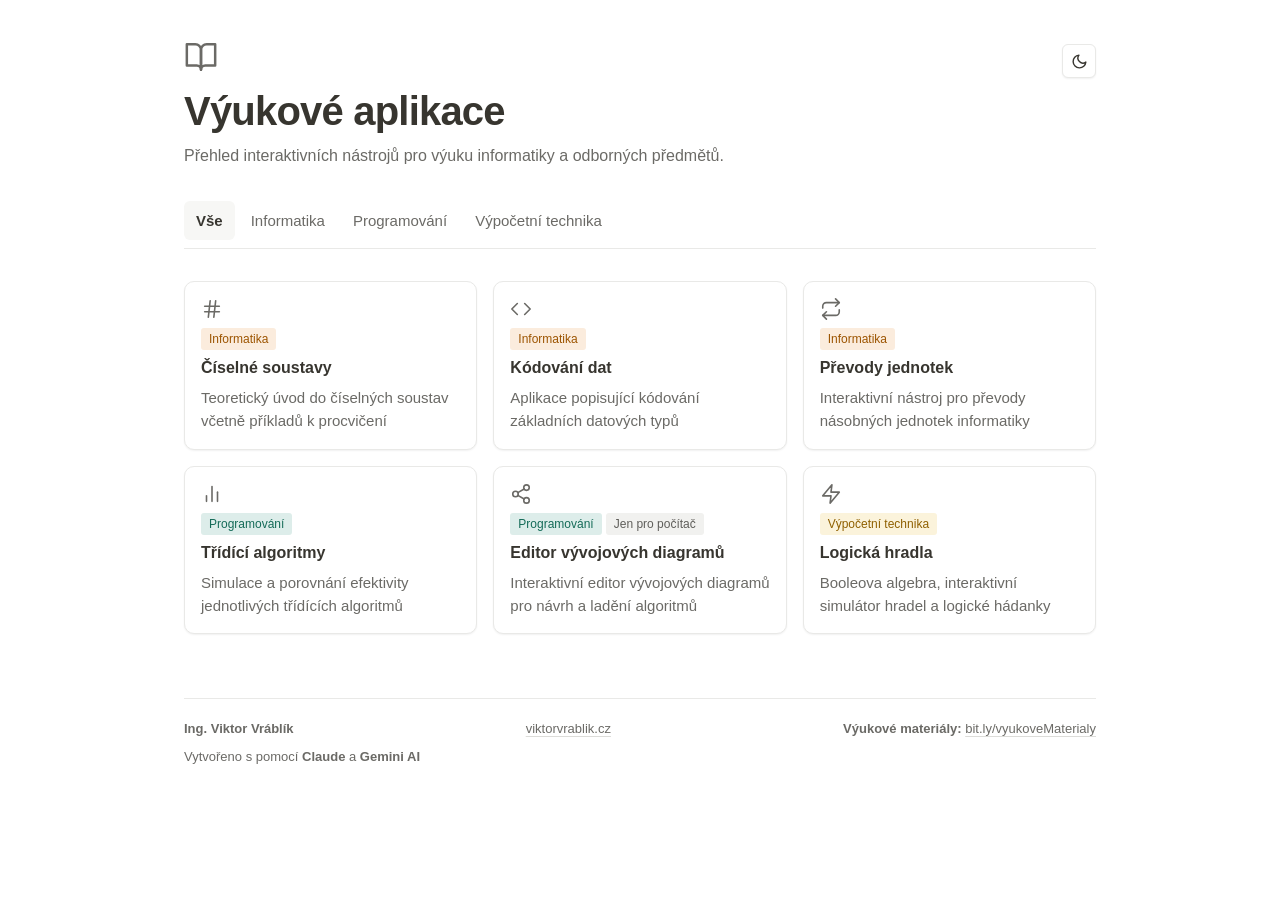
==== commit d7b3633c: "Add Claude to footer attribution Update index.html footer text to credit Claude alongside Gemini AI." ====
--- a/index.html
+++ b/index.html
@@ -115,7 +115,7 @@
             <span><strong>Výukové materiály:</strong> <a href="https://viktorvrablik.notion.site/V-ukov-materi-ly-989c7b813ff0494d84d5905f3e5a5e59" target="_blank" rel="noopener">bit.ly/vyukoveMaterialy</a></span>
         </div>
         <div class="site-footer__line">
-            <span>Vytvořeno pomocí <b>Gemini AI</b></span>
+            <span>Vytvořeno s pomocí <b>Claude</b> a <b>Gemini AI</b></span>
         </div>
     </footer>
 
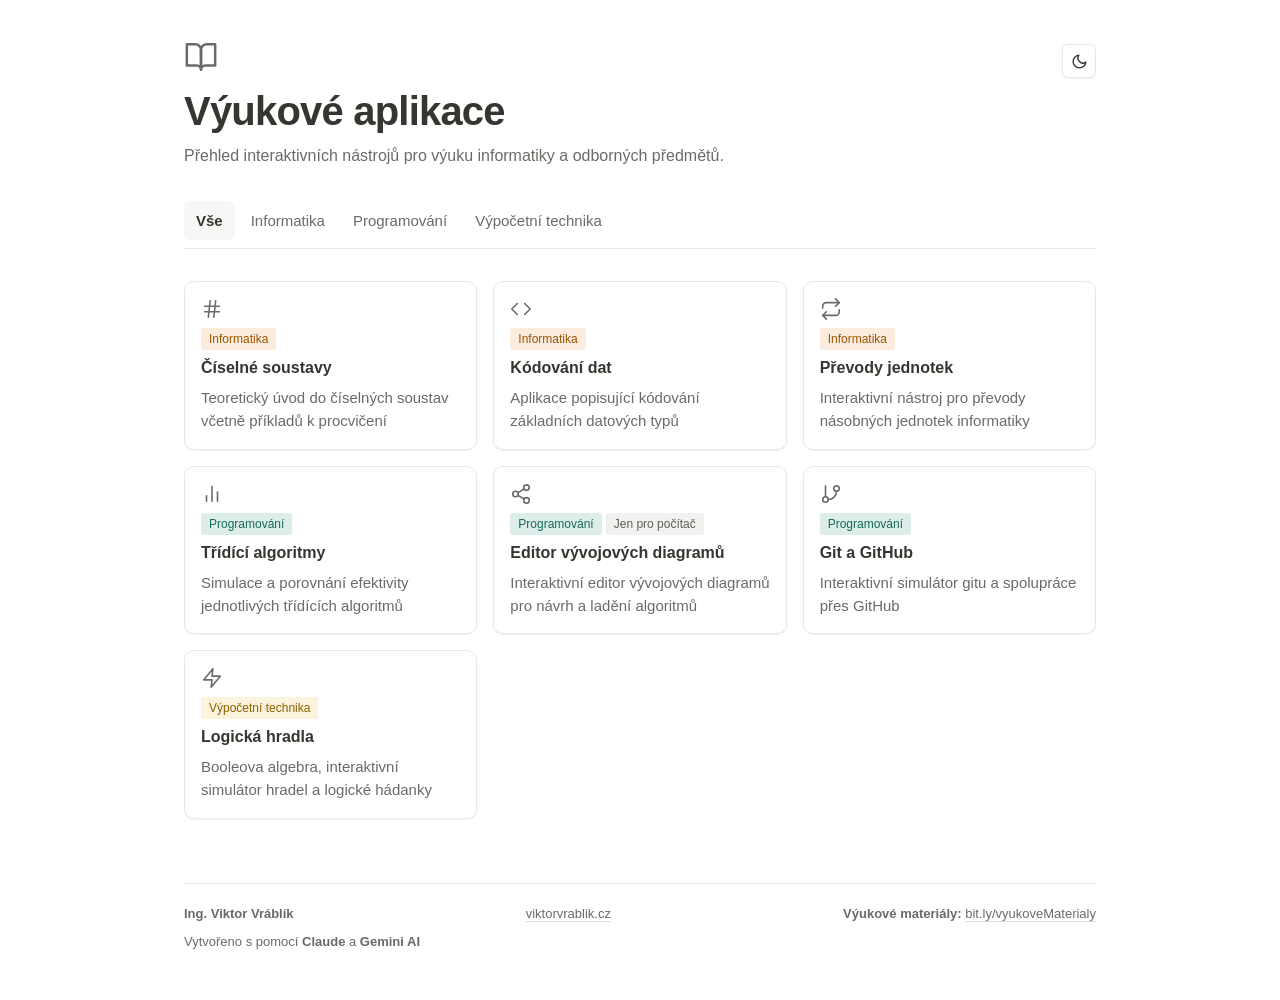
==== commit 1304e60c: "Add Git simulator and expand coding lessons This change adds a new interactive Git/GitHub simulator " ====
--- a/index.html
+++ b/index.html
@@ -4,7 +4,7 @@
     <meta charset="UTF-8">
     <meta name="viewport" content="width=device-width, initial-scale=1">
     <title>Výukové aplikace | Ing. Viktor Vráblík</title>
-    <meta name="description" content="Interaktivní výukové aplikace pro informatiku, programování a výpočetní techniku — číselné soustavy, kódování dat, převody jednotek, třídící algoritmy, logická hradla a editor vývojových diagramů.">
+    <meta name="description" content="Interaktivní výukové aplikace pro informatiku, programování a výpočetní techniku — číselné soustavy, kódování dat, převody jednotek, třídící algoritmy, logická hradla, editor vývojových diagramů a simulátor gitu.">
     <meta name="author" content="Ing. Viktor Vráblík">
     <meta name="color-scheme" content="light dark">
     <meta name="theme-color" content="#ffffff">
@@ -95,6 +95,13 @@
             <div class="card-desc">Interaktivní editor vývojových diagramů pro návrh a ladění algoritmů</div>
         </a>
 
+        <a href="programovani/git_simulator.html" class="card" data-cat="prog">
+            <svg class="card__icon" viewBox="0 0 24 24" fill="none" stroke="currentColor" stroke-width="2" stroke-linecap="round" stroke-linejoin="round" aria-hidden="true"><line x1="6" y1="3" x2="6" y2="15"></line><circle cx="18" cy="6" r="3"></circle><circle cx="6" cy="18" r="3"></circle><path d="M18 9a9 9 0 0 1-9 9"></path></svg>
+            <div class="tag-container"><span class="tag tag-physics">Programování</span></div>
+            <div class="card-title">Git a GitHub</div>
+            <div class="card-desc">Interaktivní simulátor gitu a spolupráce přes GitHub</div>
+        </a>
+
         <a href="vypocetni_technika/logicka_hradla.html" class="card" data-cat="vypocet">
             <svg class="card__icon" viewBox="0 0 24 24" fill="none" stroke="currentColor" stroke-width="2" stroke-linecap="round" stroke-linejoin="round" aria-hidden="true"><polygon points="13 2 3 14 12 14 11 22 21 10 12 10 13 2"></polygon></svg>
             <div class="tag-container"><span class="tag tag-cs">Výpočetní technika</span></div>
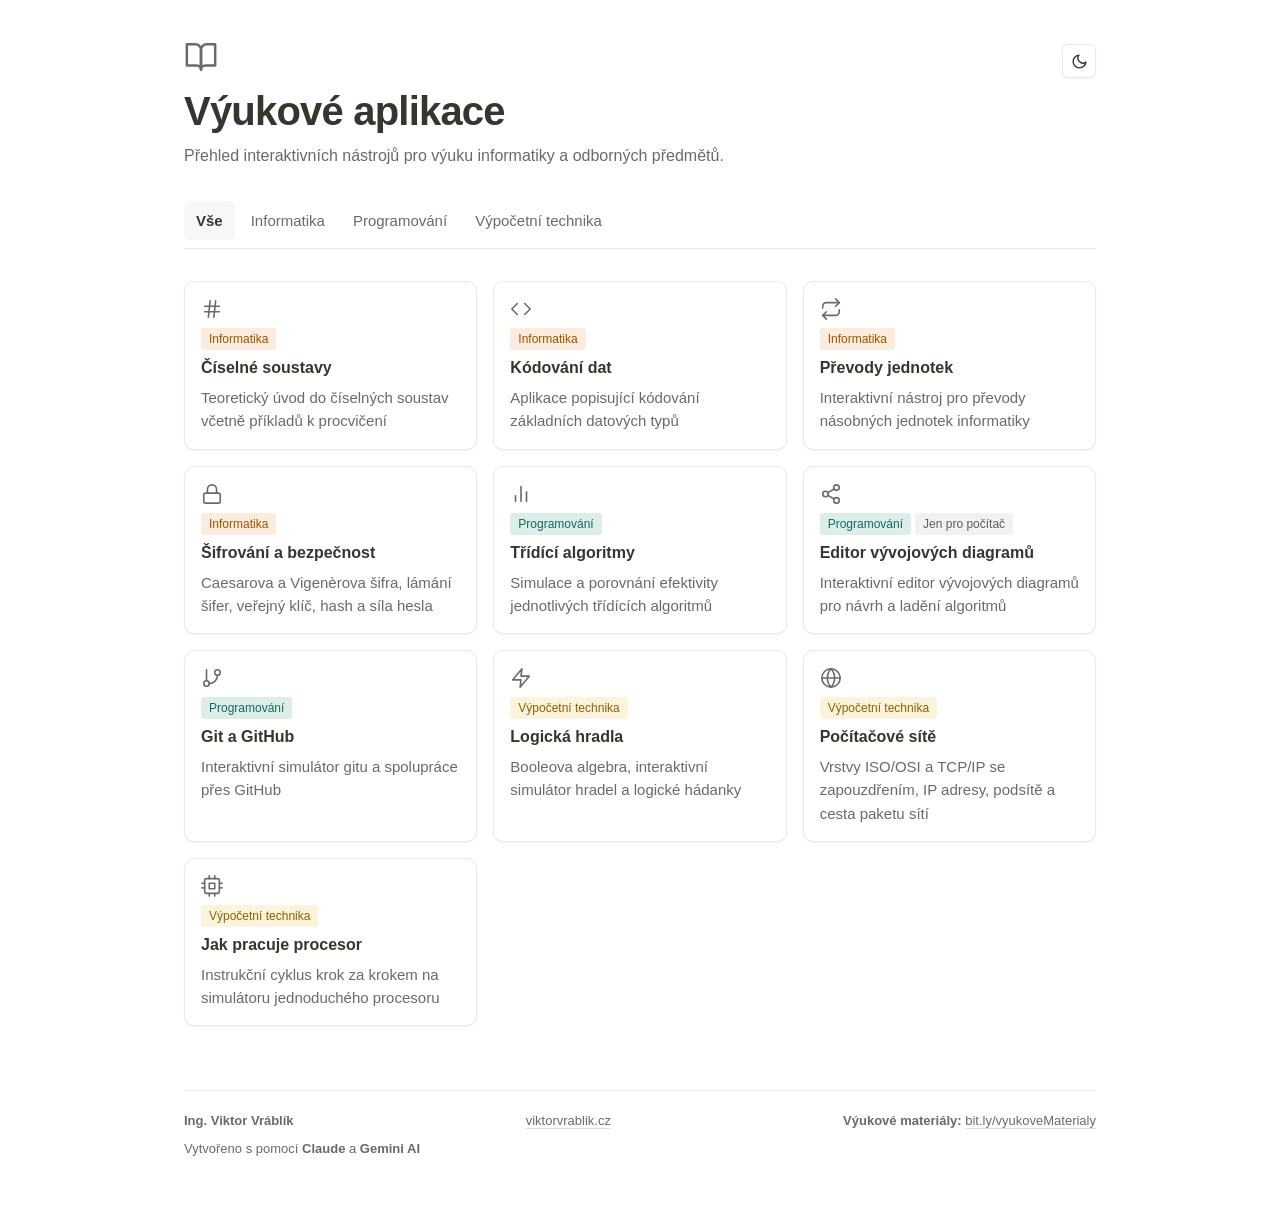
==== commit 58b19628: "Add security, network, and CPU lessons This change adds three interactive educational pages on crypt" ====
--- a/index.html
+++ b/index.html
@@ -78,6 +78,13 @@
             <div class="card-desc">Interaktivní nástroj pro převody násobných jednotek informatiky</div>
         </a>
 
+        <a href="informatika/sifrovani.html" class="card" data-cat="inf">
+            <svg class="card__icon" viewBox="0 0 24 24" fill="none" stroke="currentColor" stroke-width="2" stroke-linecap="round" stroke-linejoin="round" aria-hidden="true"><rect x="3" y="11" width="18" height="11" rx="2" ry="2"></rect><path d="M7 11V7a5 5 0 0 1 10 0v4"></path></svg>
+            <div class="tag-container"><span class="tag tag-math">Informatika</span></div>
+            <div class="card-title">Šifrování a bezpečnost</div>
+            <div class="card-desc">Caesarova a Vigenèrova šifra, lámání šifer, veřejný klíč, hash a síla hesla</div>
+        </a>
+
         <a href="programovani/tridici_algoritmy.html" class="card" data-cat="prog">
             <svg class="card__icon" viewBox="0 0 24 24" fill="none" stroke="currentColor" stroke-width="2" stroke-linecap="round" stroke-linejoin="round" aria-hidden="true"><line x1="18" y1="20" x2="18" y2="10"></line><line x1="12" y1="20" x2="12" y2="4"></line><line x1="6" y1="20" x2="6" y2="14"></line></svg>
             <div class="tag-container"><span class="tag tag-physics">Programování</span></div>
@@ -107,6 +114,20 @@
             <div class="tag-container"><span class="tag tag-cs">Výpočetní technika</span></div>
             <div class="card-title">Logická hradla</div>
             <div class="card-desc">Booleova algebra, interaktivní simulátor hradel a logické hádanky</div>
+        </a>
+
+        <a href="vypocetni_technika/pocitacove_site.html" class="card" data-cat="vypocet">
+            <svg class="card__icon" viewBox="0 0 24 24" fill="none" stroke="currentColor" stroke-width="2" stroke-linecap="round" stroke-linejoin="round" aria-hidden="true"><circle cx="12" cy="12" r="10"></circle><line x1="2" y1="12" x2="22" y2="12"></line><path d="M12 2a15.3 15.3 0 0 1 4 10 15.3 15.3 0 0 1-4 10 15.3 15.3 0 0 1-4-10 15.3 15.3 0 0 1 4-10z"></path></svg>
+            <div class="tag-container"><span class="tag tag-cs">Výpočetní technika</span></div>
+            <div class="card-title">Počítačové sítě</div>
+            <div class="card-desc">Vrstvy ISO/OSI a TCP/IP se zapouzdřením, IP adresy, podsítě a cesta paketu sítí</div>
+        </a>
+
+        <a href="vypocetni_technika/procesor.html" class="card" data-cat="vypocet">
+            <svg class="card__icon" viewBox="0 0 24 24" fill="none" stroke="currentColor" stroke-width="2" stroke-linecap="round" stroke-linejoin="round" aria-hidden="true"><rect x="4" y="4" width="16" height="16" rx="2" ry="2"></rect><rect x="9" y="9" width="6" height="6"></rect><line x1="9" y1="1" x2="9" y2="4"></line><line x1="15" y1="1" x2="15" y2="4"></line><line x1="9" y1="20" x2="9" y2="23"></line><line x1="15" y1="20" x2="15" y2="23"></line><line x1="20" y1="9" x2="23" y2="9"></line><line x1="20" y1="14" x2="23" y2="14"></line><line x1="1" y1="9" x2="4" y2="9"></line><line x1="1" y1="14" x2="4" y2="14"></line></svg>
+            <div class="tag-container"><span class="tag tag-cs">Výpočetní technika</span></div>
+            <div class="card-title">Jak pracuje procesor</div>
+            <div class="card-desc">Instrukční cyklus krok za krokem na simulátoru jednoduchého procesoru</div>
         </a>
 
     </main>
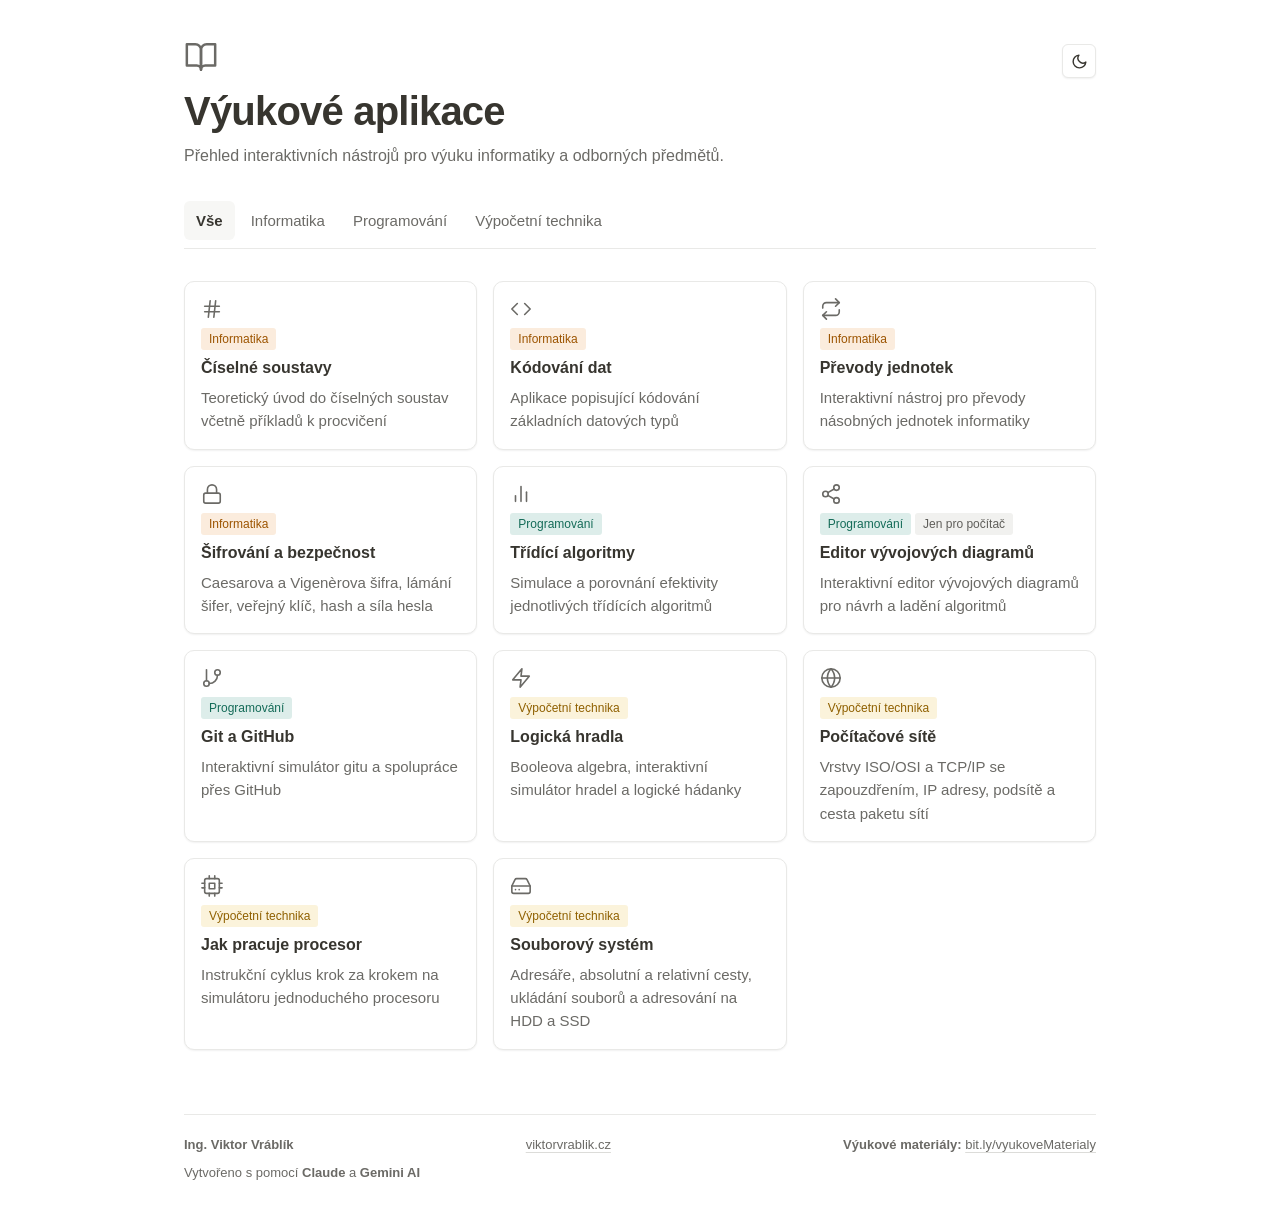
==== commit 6c65643b: "Přidán učební materiál o souborovém systému Přidal jsem nový interaktivní náhled souborového systému" ====
--- a/index.html
+++ b/index.html
@@ -130,6 +130,13 @@
             <div class="card-desc">Instrukční cyklus krok za krokem na simulátoru jednoduchého procesoru</div>
         </a>
 
+        <a href="vypocetni_technika/souborovy_system.html" class="card" data-cat="vypocet">
+            <svg class="card__icon" viewBox="0 0 24 24" fill="none" stroke="currentColor" stroke-width="2" stroke-linecap="round" stroke-linejoin="round" aria-hidden="true"><line x1="22" y1="12" x2="2" y2="12"></line><path d="M5.45 5.11L2 12v6a2 2 0 0 0 2 2h16a2 2 0 0 0 2-2v-6l-3.45-6.89A2 2 0 0 0 16.76 4H7.24a2 2 0 0 0-1.79 1.11z"></path><line x1="6" y1="16" x2="6.01" y2="16"></line><line x1="10" y1="16" x2="10.01" y2="16"></line></svg>
+            <div class="tag-container"><span class="tag tag-cs">Výpočetní technika</span></div>
+            <div class="card-title">Souborový systém</div>
+            <div class="card-desc">Adresáře, absolutní a relativní cesty, ukládání souborů a adresování na HDD a SSD</div>
+        </a>
+
     </main>
 
     <p class="muted text-sm" id="prazdno" style="display:none; margin-top: var(--space-6);">
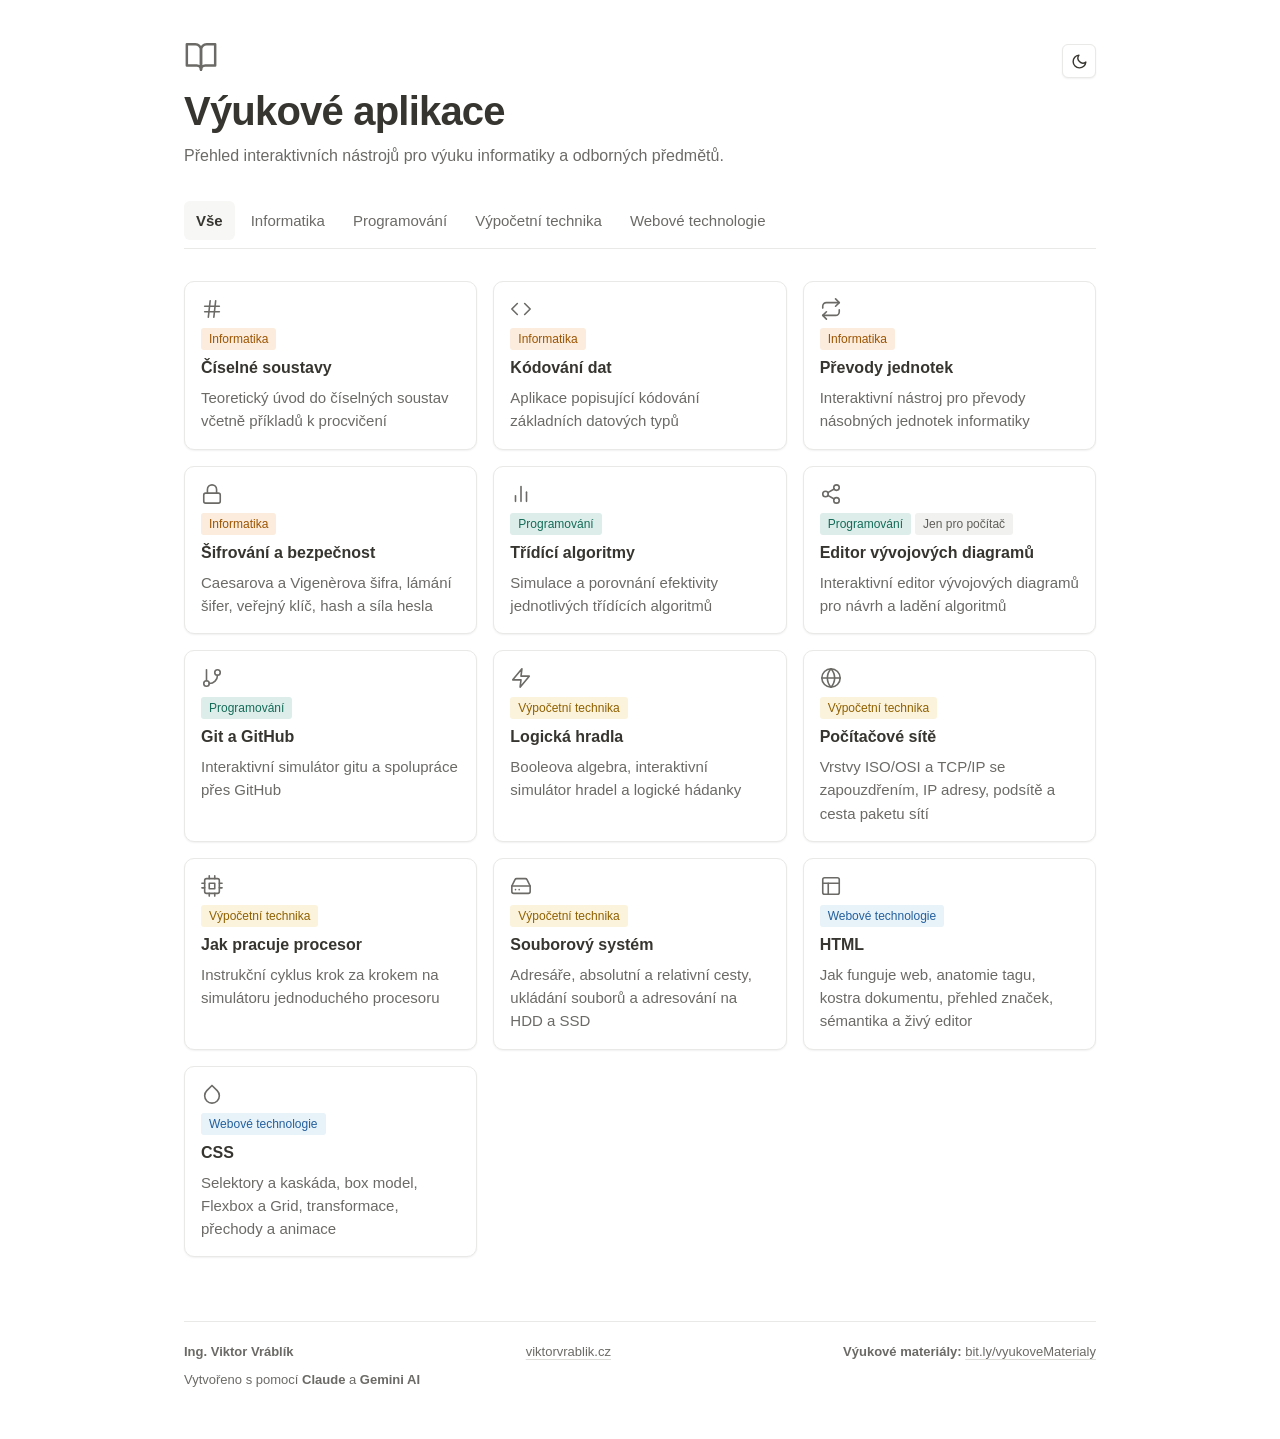
==== commit a6b70268: "Add HTML and CSS learning apps Move the HTML and CSS pages into the web technologies directory, add " ====
--- a/index.html
+++ b/index.html
@@ -4,7 +4,7 @@
     <meta charset="UTF-8">
     <meta name="viewport" content="width=device-width, initial-scale=1">
     <title>Výukové aplikace | Ing. Viktor Vráblík</title>
-    <meta name="description" content="Interaktivní výukové aplikace pro informatiku, programování a výpočetní techniku — číselné soustavy, kódování dat, převody jednotek, třídící algoritmy, logická hradla, editor vývojových diagramů a simulátor gitu.">
+    <meta name="description" content="Interaktivní výukové aplikace pro informatiku, programování a výpočetní techniku — číselné soustavy, kódování dat, převody jednotek, třídící algoritmy, logická hradla, editor vývojových diagramů, simulátor gitu a základy HTML a CSS.">
     <meta name="author" content="Ing. Viktor Vráblík">
     <meta name="color-scheme" content="light dark">
     <meta name="theme-color" content="#ffffff">
@@ -53,6 +53,7 @@
         <button class="tab" type="button" aria-pressed="false" onclick="filter('inf', this)">Informatika</button>
         <button class="tab" type="button" aria-pressed="false" onclick="filter('prog', this)">Programování</button>
         <button class="tab" type="button" aria-pressed="false" onclick="filter('vypocet', this)">Výpočetní technika</button>
+        <button class="tab" type="button" aria-pressed="false" onclick="filter('web', this)">Webové technologie</button>
     </nav>
 
     <main class="card-grid" id="grid" aria-label="Seznam aplikací" tabindex="-1">
@@ -135,6 +136,20 @@
             <div class="tag-container"><span class="tag tag-cs">Výpočetní technika</span></div>
             <div class="card-title">Souborový systém</div>
             <div class="card-desc">Adresáře, absolutní a relativní cesty, ukládání souborů a adresování na HDD a SSD</div>
+        </a>
+
+        <a href="webove_technologie/html.html" class="card" data-cat="web">
+            <svg class="card__icon" viewBox="0 0 24 24" fill="none" stroke="currentColor" stroke-width="2" stroke-linecap="round" stroke-linejoin="round" aria-hidden="true"><rect x="3" y="3" width="18" height="18" rx="2" ry="2"></rect><line x1="3" y1="9" x2="21" y2="9"></line><line x1="9" y1="21" x2="9" y2="9"></line></svg>
+            <div class="tag-container"><span class="tag tag-blue">Webové technologie</span></div>
+            <div class="card-title">HTML</div>
+            <div class="card-desc">Jak funguje web, anatomie tagu, kostra dokumentu, přehled značek, sémantika a živý editor</div>
+        </a>
+
+        <a href="webove_technologie/css.html" class="card" data-cat="web">
+            <svg class="card__icon" viewBox="0 0 24 24" fill="none" stroke="currentColor" stroke-width="2" stroke-linecap="round" stroke-linejoin="round" aria-hidden="true"><path d="M12 2.69l5.66 5.66a8 8 0 1 1-11.31 0z"></path></svg>
+            <div class="tag-container"><span class="tag tag-blue">Webové technologie</span></div>
+            <div class="card-title">CSS</div>
+            <div class="card-desc">Selektory a kaskáda, box model, Flexbox a Grid, transformace, přechody a animace</div>
         </a>
 
     </main>
